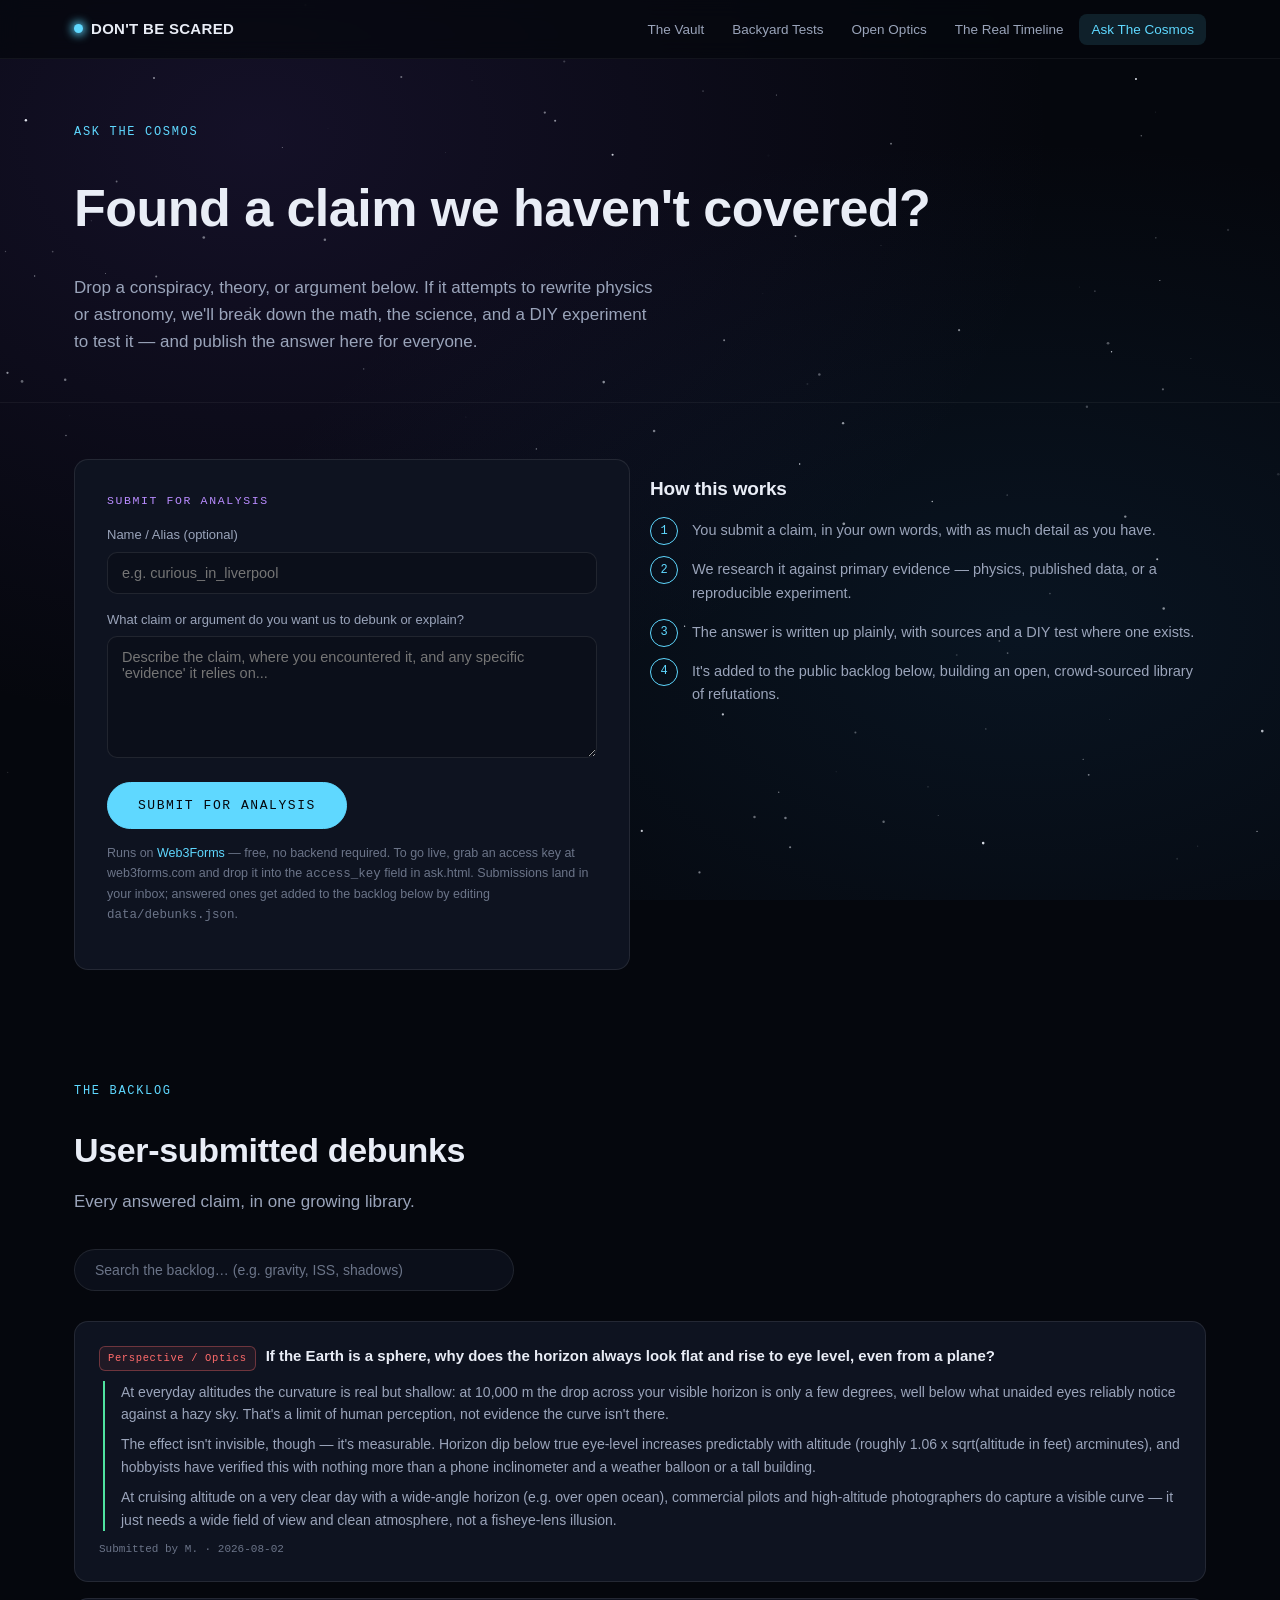
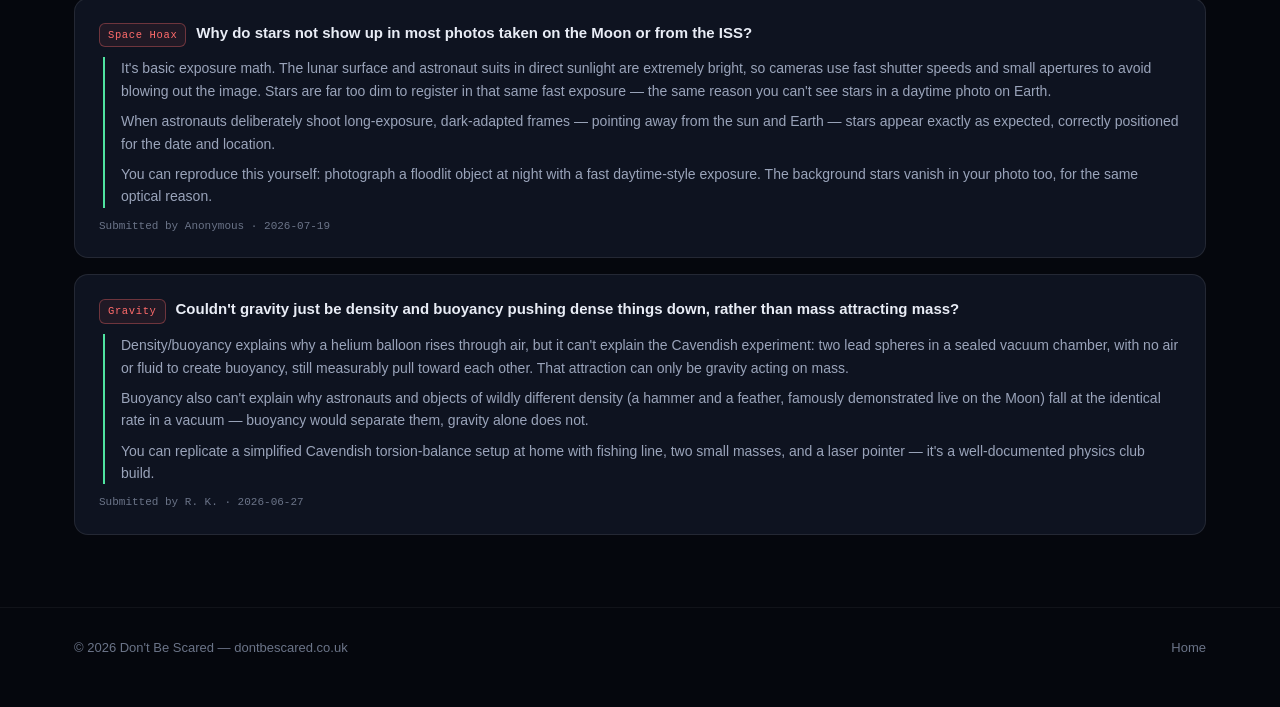
==== ask.html @ 1715d76a "Initial site build: Don't Be Scared Static six-page site (splash, Vault, Backyard Tests, Open Optics" ====
<!DOCTYPE html>
<html lang="en">
<head>
<meta charset="UTF-8" />
<meta name="viewport" content="width=device-width, initial-scale=1.0" />
<title>Ask The Cosmos — Don't Be Scared</title>
<meta name="description" content="Submit a conspiracy, theory, or claim to be broken down against the evidence, and browse the growing library of crowd-sourced debunks." />
<meta property="og:type" content="website" />
<meta property="og:url" content="https://dontbescared.co.uk/ask.html" />
<meta property="og:title" content="Ask The Cosmos — Don't Be Scared" />
<meta property="og:description" content="Submit a conspiracy, theory, or claim to be broken down against the evidence, and browse the growing library of crowd-sourced debunks." />
<meta property="og:image" content="https://dontbescared.co.uk/images/og-image.png" />
<meta name="twitter:card" content="summary_large_image" />
<meta name="twitter:title" content="Ask The Cosmos — Don't Be Scared" />
<meta name="twitter:description" content="Submit a conspiracy, theory, or claim to be broken down against the evidence, and browse the growing library of crowd-sourced debunks." />
<meta name="twitter:image" content="https://dontbescared.co.uk/images/og-image.png" />
<link rel="icon" href="data:image/svg+xml,<svg xmlns=%22http://www.w3.org/2000/svg%22 viewBox=%220 0 100 100%22><circle cx=%2250%22 cy=%2250%22 r=%2242%22 fill=%22%2305070d%22 stroke=%22%235fd8ff%22 stroke-width=%224%22/><circle cx=%2250%22 cy=%2250%22 r=%226%22 fill=%22%235fd8ff%22/></svg>" />
<link rel="stylesheet" href="css/style.css" />
</head>
<body>
<canvas id="starfield" aria-hidden="true"></canvas>

<header class="site-header">
  <nav class="nav">
    <a class="brand" href="index.html"><span class="brand-mark"></span> DON'T BE SCARED</a>
    <button class="nav-toggle" aria-label="Toggle navigation">&#9776;</button>
    <ul class="nav-links">
      <li><a href="vault.html">The Vault</a></li>
      <li><a href="backyard-tests.html">Backyard Tests</a></li>
      <li><a href="open-optics.html">Open Optics</a></li>
      <li><a href="timeline.html">The Real Timeline</a></li>
      <li><a href="ask.html">Ask The Cosmos</a></li>
    </ul>
  </nav>
</header>

<div class="page-hero">
  <div class="wrap">
    <div class="eyebrow">Ask The Cosmos</div>
    <h1>Found a claim we haven't covered?</h1>
    <p class="lede">
      Drop a conspiracy, theory, or argument below. If it attempts to
      rewrite physics or astronomy, we'll break down the math, the
      science, and a DIY experiment to test it &mdash; and publish the
      answer here for everyone.
    </p>
  </div>
</div>

<section>
  <div class="wrap">
    <div class="grid-2" style="align-items:start;">

      <div class="ask-box">
        <div class="ask-head">Submit for Analysis</div>
        <form class="ask-form" action="https://api.web3forms.com/submit" method="POST">
          <input type="hidden" name="access_key" value="YOUR_WEB3FORMS_ACCESS_KEY" />
          <input type="hidden" name="subject" value="New Ask The Cosmos submission — dontbescared.co.uk" />
          <input type="checkbox" name="botcheck" class="hidden-field" tabindex="-1" autocomplete="off" aria-hidden="true" />
          <div class="form-row">
            <label for="alias">Name / Alias (optional)</label>
            <input type="text" id="alias" name="alias" placeholder="e.g. curious_in_liverpool" autocomplete="off" />
          </div>
          <div class="form-row">
            <label for="claim">What claim or argument do you want us to debunk or explain?</label>
            <textarea id="claim" name="message" rows="6" required placeholder="Describe the claim, where you encountered it, and any specific 'evidence' it relies on..."></textarea>
          </div>
          <button type="submit" class="btn">Submit For Analysis</button>
          <p class="form-status"></p>
          <p class="form-note">
            Runs on <a href="https://web3forms.com" target="_blank" rel="noopener">Web3Forms</a> &mdash;
            free, no backend required. To go live, grab an access key at
            web3forms.com and drop it into the <code>access_key</code>
            field in ask.html. Submissions land in your inbox; answered
            ones get added to the backlog below by editing
            <code>data/debunks.json</code>.
          </p>
        </form>
      </div>

      <div>
        <h3 style="margin-bottom:10px;">How this works</h3>
        <ol class="steps-numbered">
          <li>You submit a claim, in your own words, with as much detail as you have.</li>
          <li>We research it against primary evidence &mdash; physics, published data, or a reproducible experiment.</li>
          <li>The answer is written up plainly, with sources and a DIY test where one exists.</li>
          <li>It's added to the public backlog below, building an open, crowd-sourced library of refutations.</li>
        </ol>
      </div>

    </div>
  </div>
</section>

<section>
  <div class="wrap">
    <div class="section-head">
      <div class="eyebrow">The Backlog</div>
      <h2>User-submitted debunks</h2>
      <p class="lede">Every answered claim, in one growing library.</p>
    </div>
    <div class="search-row">
      <input type="search" id="debunk-search" class="search-input" placeholder="Search the backlog… (e.g. gravity, ISS, shadows)" aria-label="Search the debunks backlog" />
    </div>
    <p id="debunk-list-status">Loading submitted claims&hellip;</p>
    <div id="debunk-list"></div>
  </div>
</section>

<footer class="site-footer">
  <div class="wrap" style="display:flex; justify-content:space-between; flex-wrap:wrap; gap:12px; width:100%;">
    <span>&copy; 2026 Don't Be Scared &mdash; dontbescared.co.uk</span>
    <span><a href="index.html">Home</a></span>
  </div>
</footer>

<script src="js/main.js"></script>
<script src="js/debunks.js"></script>
</body>
</html>
---- css/style.css ----
/* ---------- Design tokens ---------- */
:root {
  --bg: #05070d;
  --bg-elevated: #0b0f1a;
  --bg-card: #0e1320;
  --border: rgba(255, 255, 255, 0.09);
  --border-soft: rgba(255, 255, 255, 0.05);
  --text: #e9edf6;
  --text-dim: #9aa4ba;
  --text-faint: #6b7488;
  --accent: #5fd8ff;
  --accent-soft: rgba(95, 216, 255, 0.12);
  --accent-2: #b98cff;
  --myth: #ff6b6b;
  --myth-soft: rgba(255, 107, 107, 0.08);
  --fact: #4fe3a0;
  --fact-soft: rgba(79, 227, 160, 0.08);
  --radius: 14px;
  --max-w: 1180px;
  --font: -apple-system, BlinkMacSystemFont, "Segoe UI", Inter, Roboto, Helvetica, Arial, sans-serif;
  --mono: ui-monospace, "SF Mono", Menlo, Consolas, "Liberation Mono", monospace;
}

* { box-sizing: border-box; }
html { scroll-behavior: smooth; }

body {
  margin: 0;
  background: var(--bg);
  color: var(--text);
  font-family: var(--font);
  line-height: 1.6;
  -webkit-font-smoothing: antialiased;
}

img, canvas { max-width: 100%; display: block; }

a { color: var(--accent); text-decoration: none; }
a:hover { text-decoration: underline; }

.wrap {
  max-width: var(--max-w);
  margin: 0 auto;
  padding: 0 24px;
}

.eyebrow {
  font-family: var(--mono);
  font-size: 12px;
  letter-spacing: 0.14em;
  text-transform: uppercase;
  color: var(--accent);
}

h1, h2, h3, h4 { line-height: 1.2; font-weight: 650; letter-spacing: -0.01em; }
h1 { font-size: clamp(32px, 5vw, 52px); }
h2 { font-size: clamp(24px, 3.4vw, 34px); margin-bottom: 6px; }
h3 { font-size: 19px; }
p { color: var(--text-dim); }

.lede {
  color: var(--text-dim);
  font-size: 17px;
  max-width: 62ch;
}

/* ---------- Starfield canvas ---------- */
#starfield {
  position: fixed;
  inset: 0;
  width: 100%;
  height: 100%;
  z-index: -2;
  background:
    radial-gradient(ellipse at 20% 15%, rgba(90, 60, 160, 0.18), transparent 55%),
    radial-gradient(ellipse at 80% 70%, rgba(30, 90, 140, 0.16), transparent 55%),
    var(--bg);
}

/* ---------- Nav ---------- */
.site-header {
  position: sticky;
  top: 0;
  z-index: 40;
  backdrop-filter: blur(10px);
  background: rgba(5, 7, 13, 0.72);
  border-bottom: 1px solid var(--border-soft);
}

.nav {
  display: flex;
  align-items: center;
  justify-content: space-between;
  padding: 16px 24px;
  max-width: var(--max-w);
  margin: 0 auto;
}

.brand {
  font-weight: 700;
  font-size: 15px;
  letter-spacing: 0.02em;
  color: var(--text);
  display: flex;
  align-items: center;
  gap: 8px;
}
.brand:hover { text-decoration: none; }
.brand-mark {
  width: 9px; height: 9px; border-radius: 50%;
  background: var(--accent);
  box-shadow: 0 0 10px 2px var(--accent);
}

.nav-links {
  display: flex;
  gap: 4px;
  align-items: center;
  list-style: none;
  margin: 0;
  padding: 0;
}

.nav-links a {
  color: var(--text-dim);
  font-size: 13.5px;
  padding: 8px 12px;
  border-radius: 8px;
  transition: color .15s, background .15s;
}
.nav-links a:hover { color: var(--text); background: var(--bg-elevated); text-decoration: none; }
.nav-links a.active { color: var(--accent); background: var(--accent-soft); }

.nav-toggle {
  display: none;
  background: none;
  border: 1px solid var(--border);
  color: var(--text);
  border-radius: 8px;
  width: 38px; height: 38px;
  font-size: 16px;
  cursor: pointer;
}

@media (max-width: 880px) {
  .nav-toggle { display: block; }
  .nav-links {
    position: absolute;
    top: 100%; left: 0; right: 0;
    flex-direction: column;
    align-items: stretch;
    background: var(--bg-elevated);
    border-bottom: 1px solid var(--border);
    padding: 8px;
    display: none;
  }
  .nav-links.open { display: flex; }
  .nav-links a { padding: 12px 14px; }
}

/* ---------- Splash ---------- */
.splash {
  min-height: 100vh;
  display: flex;
  flex-direction: column;
  align-items: center;
  justify-content: center;
  text-align: center;
  padding: 40px 24px;
  position: relative;
}

.splash-mark {
  font-family: var(--mono);
  font-size: 12px;
  letter-spacing: 0.22em;
  text-transform: uppercase;
  color: var(--text-faint);
  margin-bottom: 22px;
}

.splash h1 {
  max-width: 15ch;
  margin: 0 0 22px;
  background: linear-gradient(135deg, #ffffff 20%, var(--accent) 65%, var(--accent-2) 100%);
  -webkit-background-clip: text;
  background-clip: text;
  color: transparent;
}

.splash p.statement {
  max-width: 58ch;
  font-size: clamp(15px, 2vw, 18px);
  color: var(--text-dim);
  margin-bottom: 40px;
}

.btn {
  display: inline-flex;
  align-items: center;
  gap: 10px;
  font-family: var(--mono);
  font-size: 13px;
  letter-spacing: 0.12em;
  text-transform: uppercase;
  padding: 15px 30px;
  border-radius: 999px;
  border: 1px solid var(--accent);
  color: var(--bg);
  background: var(--accent);
  cursor: pointer;
  transition: transform .15s, box-shadow .15s, background .15s;
  box-shadow: 0 0 0 0 rgba(95,216,255,0);
}
.btn:hover {
  text-decoration: none;
  transform: translateY(-1px);
  box-shadow: 0 8px 30px -8px rgba(95,216,255,0.55);
}

.btn-outline {
  background: transparent;
  color: var(--text);
  border: 1px solid var(--border);
}
.btn-outline:hover { border-color: var(--accent); color: var(--accent); box-shadow: 0 8px 24px -12px rgba(95,216,255,0.35); }

.splash-scroll {
  position: absolute;
  bottom: 28px;
  font-family: var(--mono);
  font-size: 11px;
  color: var(--text-faint);
  letter-spacing: 0.1em;
  animation: bob 2.4s ease-in-out infinite;
}
@keyframes bob { 0%,100% { transform: translateY(0);} 50% { transform: translateY(6px);} }

/* ---------- Warp launch transition ---------- */
.splash-mark, .splash h1, .splash p.statement, .splash-scroll, .splash .btn {
  transition: opacity .5s ease, transform .5s ease;
}
.splash.warping .splash-mark,
.splash.warping h1,
.splash.warping p.statement,
.splash.warping .splash-scroll {
  opacity: 0;
  transform: scale(0.94);
}
.splash.warping .btn {
  opacity: 0;
  transform: scale(1.5);
  pointer-events: none;
  transition: opacity .35s ease, transform .6s ease;
}

/* ---------- Page hero ---------- */
.page-hero {
  padding: 64px 0 30px;
  border-bottom: 1px solid var(--border-soft);
}

/* ---------- Sections ---------- */
section { padding: 56px 0; }
section.tight { padding: 32px 0; }
.section-head { margin-bottom: 34px; }

/* ---------- Myth vs Fact card ---------- */
.myth-card {
  border: 1px solid var(--border);
  border-radius: var(--radius);
  overflow: hidden;
  margin-bottom: 26px;
  background: var(--bg-card);
}

.myth-card-grid {
  display: grid;
  grid-template-columns: 1fr 1fr;
}
@media (max-width: 760px) {
  .myth-card-grid { grid-template-columns: 1fr; }
}

.myth-panel, .fact-panel {
  padding: 24px 26px;
}
.myth-panel {
  background: var(--myth-soft);
  border-right: 1px solid var(--border);
}
@media (max-width: 760px) {
  .myth-panel { border-right: none; border-bottom: 1px solid var(--border); }
}
.fact-panel { background: var(--fact-soft); }

.panel-label {
  font-family: var(--mono);
  font-size: 11px;
  letter-spacing: 0.14em;
  text-transform: uppercase;
  margin-bottom: 12px;
  display: flex;
  align-items: center;
  gap: 8px;
}
.myth-panel .panel-label { color: var(--myth); }
.fact-panel .panel-label { color: var(--fact); }

.myth-claim {
  font-size: 17px;
  font-weight: 600;
  color: var(--text);
  margin: 0;
}

.fact-panel ul {
  margin: 0;
  padding-left: 18px;
  color: var(--text-dim);
}
.fact-panel li { margin-bottom: 8px; font-size: 14.5px; }
.fact-panel li:last-child { margin-bottom: 0; }

.myth-card-footer {
  padding: 14px 26px;
  border-top: 1px solid var(--border);
  background: var(--bg-elevated);
  font-family: var(--mono);
  font-size: 12.5px;
  letter-spacing: 0.03em;
}
.myth-card-footer a { font-weight: 600; }

.topic-title {
  display: flex;
  align-items: baseline;
  gap: 10px;
  margin-bottom: 16px;
}
.topic-title .idx {
  font-family: var(--mono);
  color: var(--accent);
  font-size: 14px;
}

/* ---------- Generic card grid ---------- */
.grid-2 { display: grid; grid-template-columns: 1fr 1fr; gap: 20px; }
.grid-3 { display: grid; grid-template-columns: repeat(3, 1fr); gap: 20px; }
@media (max-width: 900px) { .grid-2, .grid-3 { grid-template-columns: 1fr; } }

.card {
  border: 1px solid var(--border);
  background: var(--bg-card);
  border-radius: var(--radius);
  padding: 26px;
}

/* ---------- Experiment card (Backyard Tests) ---------- */
.exp-card {
  border: 1px solid var(--border);
  background: var(--bg-card);
  border-radius: var(--radius);
  padding: 30px;
  margin-bottom: 24px;
  scroll-margin-top: 90px;
}
.exp-meta {
  display: flex;
  flex-wrap: wrap;
  gap: 10px;
  margin: 14px 0 20px;
}
.chip {
  font-family: var(--mono);
  font-size: 11.5px;
  letter-spacing: 0.04em;
  padding: 6px 11px;
  border-radius: 999px;
  border: 1px solid var(--border);
  color: var(--text-dim);
  background: var(--bg-elevated);
}
.exp-steps {
  margin: 0;
  padding-left: 20px;
  color: var(--text-dim);
}
.exp-steps li { margin-bottom: 10px; }
.exp-proof {
  margin-top: 18px;
  padding: 16px 18px;
  border-left: 3px solid var(--fact);
  background: var(--fact-soft);
  border-radius: 0 10px 10px 0;
  font-size: 14.5px;
  color: var(--text);
}

/* ---------- Timeline ---------- */
.timeline {
  position: relative;
  margin-left: 10px;
  padding-left: 34px;
  border-left: 2px solid var(--border);
}
.tl-item {
  position: relative;
  padding-bottom: 34px;
}
.tl-item:last-child { padding-bottom: 0; }
.tl-item::before {
  content: "";
  position: absolute;
  left: -41px;
  top: 4px;
  width: 12px; height: 12px;
  border-radius: 50%;
  background: var(--bg);
  border: 2px solid var(--accent);
}
.tl-era {
  font-family: var(--mono);
  font-size: 12px;
  letter-spacing: 0.08em;
  color: var(--accent);
  text-transform: uppercase;
  margin-bottom: 4px;
}
.tl-item h3 { margin: 0 0 6px; }
.tl-item p { margin: 0; font-size: 14.5px; }

/* ---------- Optics guide ---------- */
.tier-table {
  width: 100%;
  border-collapse: collapse;
  margin-top: 10px;
  font-size: 14.5px;
}
.tier-table th, .tier-table td {
  text-align: left;
  padding: 12px 14px;
  border-bottom: 1px solid var(--border-soft);
}
.tier-table th {
  font-family: var(--mono);
  font-size: 11.5px;
  letter-spacing: 0.08em;
  text-transform: uppercase;
  color: var(--text-faint);
}
.tier-table td { color: var(--text-dim); }
.tier-table td:first-child, .tier-table th:first-child { color: var(--text); font-weight: 600; }

.steps-numbered {
  list-style: none;
  counter-reset: step;
  padding: 0;
  margin: 18px 0 0;
}
.steps-numbered li {
  counter-increment: step;
  position: relative;
  padding-left: 42px;
  margin-bottom: 16px;
  color: var(--text-dim);
  font-size: 14.5px;
}
.steps-numbered li::before {
  content: counter(step);
  position: absolute;
  left: 0; top: -2px;
  width: 26px; height: 26px;
  border-radius: 50%;
  border: 1px solid var(--accent);
  color: var(--accent);
  font-family: var(--mono);
  font-size: 12px;
  display: flex; align-items: center; justify-content: center;
}

/* ---------- Ask the Cosmos form ---------- */
.ask-box {
  border: 1px solid var(--border);
  background: var(--bg-card);
  border-radius: var(--radius);
  padding: 32px;
}
.ask-box.compact { padding: 24px; }
.ask-head {
  font-family: var(--mono);
  font-size: 11.5px;
  letter-spacing: 0.14em;
  text-transform: uppercase;
  color: var(--accent-2);
  margin-bottom: 14px;
}
.hidden-field { position: absolute; left: -9999px; width: 1px; height: 1px; opacity: 0; }
.form-row { margin-bottom: 16px; }
.form-row label {
  display: block;
  font-size: 13px;
  color: var(--text-dim);
  margin-bottom: 6px;
}
.form-row input, .form-row textarea, .form-row select {
  width: 100%;
  background: var(--bg-elevated);
  border: 1px solid var(--border);
  border-radius: 10px;
  padding: 12px 14px;
  color: var(--text);
  font-family: var(--font);
  font-size: 14.5px;
  resize: vertical;
}
.form-row input:focus, .form-row textarea:focus, .form-row select:focus {
  outline: none;
  border-color: var(--accent);
  box-shadow: 0 0 0 3px rgba(95, 216, 255, 0.15);
}
.form-note { font-size: 12.5px; color: var(--text-faint); margin-top: 14px; }
.form-status { font-size: 13.5px; margin-top: 12px; display: none; }
.form-status.show { display: block; }
.form-status.ok { color: var(--fact); }
.form-status.err { color: var(--myth); }

/* ---------- Search inputs ---------- */
.search-row { margin-bottom: 30px; }
.search-input {
  width: 100%;
  max-width: 440px;
  background: var(--bg-elevated);
  border: 1px solid var(--border);
  border-radius: 999px;
  padding: 12px 20px;
  color: var(--text);
  font-family: var(--font);
  font-size: 14px;
}
.search-input::placeholder { color: var(--text-faint); }
.search-input:focus {
  outline: none;
  border-color: var(--accent);
  box-shadow: 0 0 0 3px rgba(95, 216, 255, 0.15);
}
.search-empty {
  display: none;
  color: var(--text-faint);
  font-size: 14px;
  padding: 20px 0;
}

/* ---------- Debunks backlog ---------- */
.debunk-item {
  border: 1px solid var(--border);
  border-radius: var(--radius);
  background: var(--bg-card);
  padding: 22px 24px;
  margin-bottom: 16px;
}
.debunk-q {
  display: flex;
  gap: 10px;
  align-items: flex-start;
  margin-bottom: 10px;
}
.debunk-tag {
  font-family: var(--mono);
  font-size: 10.5px;
  letter-spacing: 0.06em;
  color: var(--myth);
  border: 1px solid rgba(255,107,107,0.35);
  background: var(--myth-soft);
  padding: 3px 8px;
  border-radius: 6px;
  white-space: nowrap;
  margin-top: 2px;
}
.debunk-q p { color: var(--text); font-weight: 600; margin: 0; font-size: 15px; }
.debunk-a { padding-left: 4px; border-left: 2px solid var(--fact); margin-left: 4px; padding-left: 16px; }
.debunk-a p { margin: 0 0 8px; font-size: 14px; }
.debunk-a p:last-child { margin-bottom: 0; }
.debunk-meta { font-family: var(--mono); font-size: 11px; color: var(--text-faint); margin-top: 10px; }
#debunk-list-status { color: var(--text-faint); font-size: 13.5px; }

/* ---------- Footer CTA ---------- */
.footer-cta {
  border-top: 1px solid var(--border-soft);
  padding: 70px 0 60px;
}
.footer-cta .ask-box { max-width: 640px; margin: 0 auto; }

.site-footer {
  border-top: 1px solid var(--border-soft);
  padding: 30px 0 50px;
  color: var(--text-faint);
  font-size: 13px;
  display: flex;
  justify-content: space-between;
  flex-wrap: wrap;
  gap: 12px;
}
.site-footer a { color: var(--text-faint); }
.site-footer a:hover { color: var(--accent); }

.anchor-links { display: flex; flex-wrap: wrap; gap: 10px; margin-top: 8px; }
.anchor-links a {
  font-family: var(--mono);
  font-size: 12px;
  padding: 6px 10px;
  border: 1px solid var(--border);
  border-radius: 8px;
  color: var(--text-dim);
}
.anchor-links a:hover { color: var(--accent); border-color: var(--accent); text-decoration: none; }
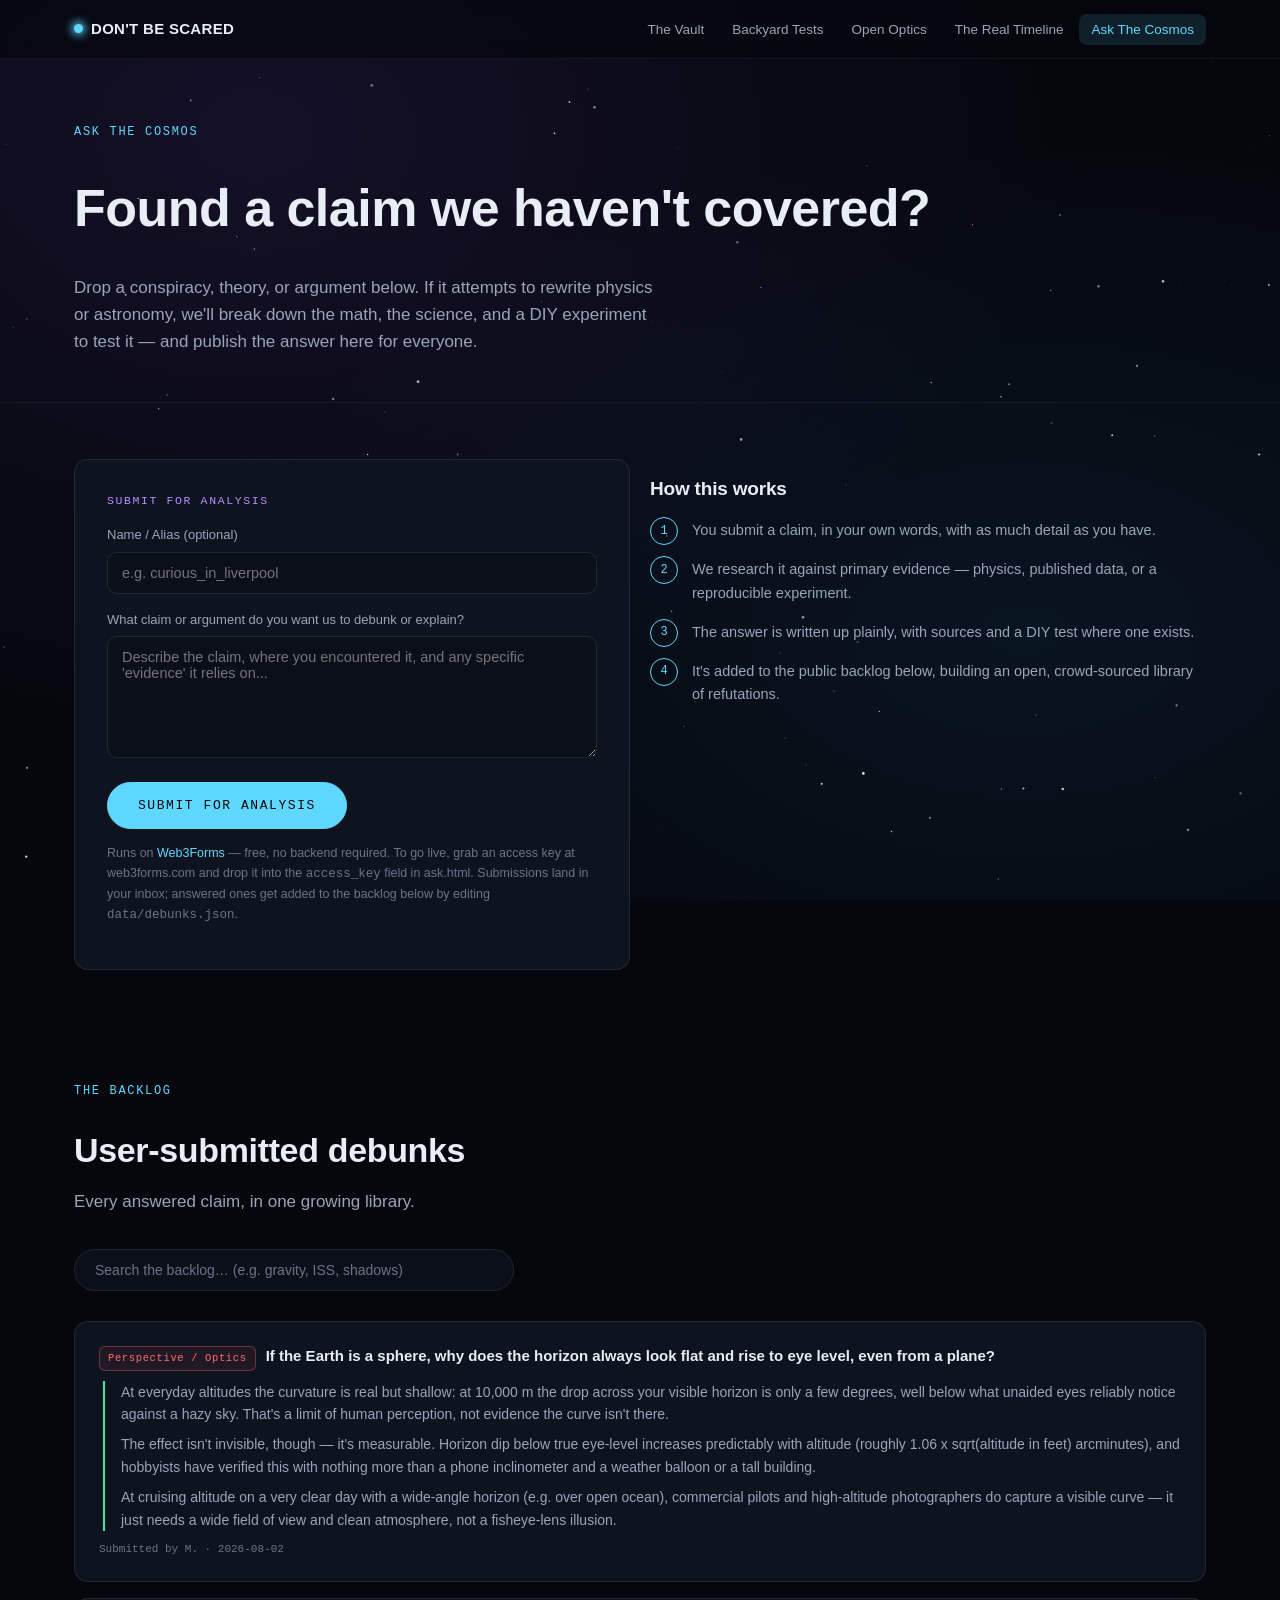
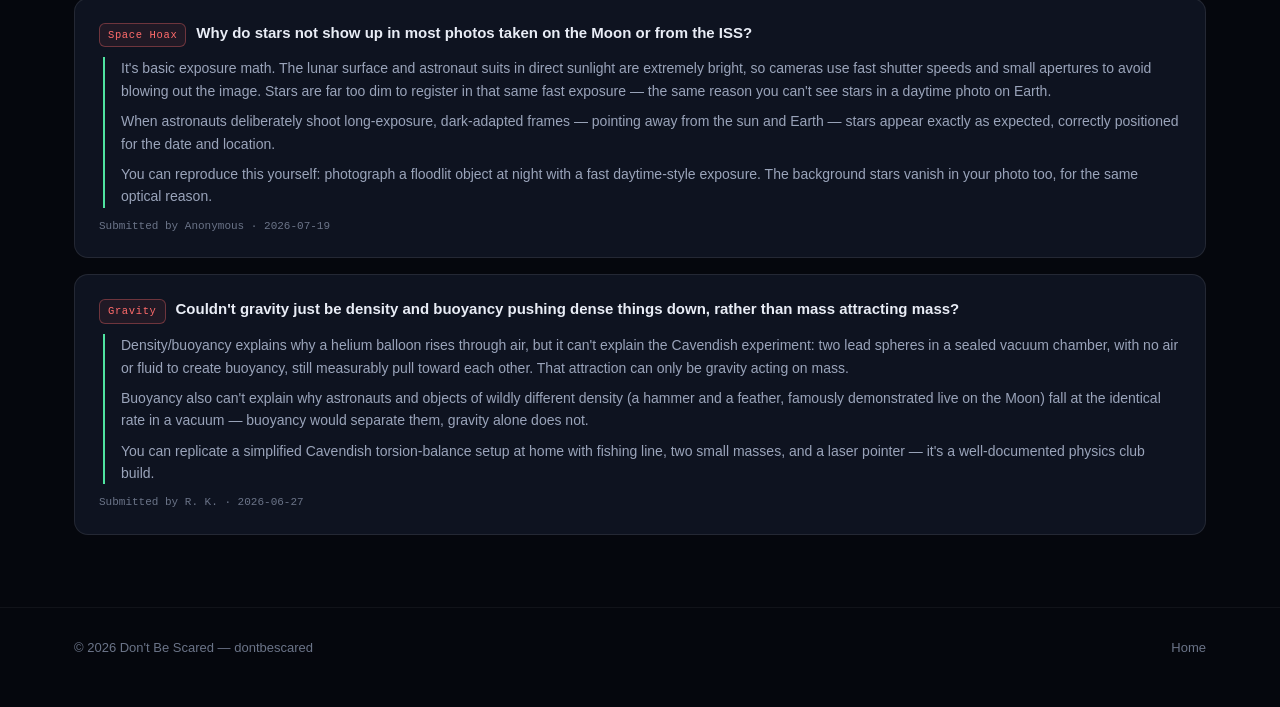
==== commit 7aebe73c: "Drop unregistered .co.uk domain from site text and links Replace dontbescared.co.uk references with " ====
--- a/ask.html
+++ b/ask.html
@@ -6,14 +6,14 @@
 <title>Ask The Cosmos — Don't Be Scared</title>
 <meta name="description" content="Submit a conspiracy, theory, or claim to be broken down against the evidence, and browse the growing library of crowd-sourced debunks." />
 <meta property="og:type" content="website" />
-<meta property="og:url" content="https://dontbescared.co.uk/ask.html" />
+<meta property="og:url" content="https://dontbescared.dontbescared-website.workers.dev/ask.html" />
 <meta property="og:title" content="Ask The Cosmos — Don't Be Scared" />
 <meta property="og:description" content="Submit a conspiracy, theory, or claim to be broken down against the evidence, and browse the growing library of crowd-sourced debunks." />
-<meta property="og:image" content="https://dontbescared.co.uk/images/og-image.png" />
+<meta property="og:image" content="https://dontbescared.dontbescared-website.workers.dev/images/og-image.png" />
 <meta name="twitter:card" content="summary_large_image" />
 <meta name="twitter:title" content="Ask The Cosmos — Don't Be Scared" />
 <meta name="twitter:description" content="Submit a conspiracy, theory, or claim to be broken down against the evidence, and browse the growing library of crowd-sourced debunks." />
-<meta name="twitter:image" content="https://dontbescared.co.uk/images/og-image.png" />
+<meta name="twitter:image" content="https://dontbescared.dontbescared-website.workers.dev/images/og-image.png" />
 <link rel="icon" href="data:image/svg+xml,<svg xmlns=%22http://www.w3.org/2000/svg%22 viewBox=%220 0 100 100%22><circle cx=%2250%22 cy=%2250%22 r=%2242%22 fill=%22%2305070d%22 stroke=%22%235fd8ff%22 stroke-width=%224%22/><circle cx=%2250%22 cy=%2250%22 r=%226%22 fill=%22%235fd8ff%22/></svg>" />
 <link rel="stylesheet" href="css/style.css" />
 </head>
@@ -55,7 +55,7 @@
         <div class="ask-head">Submit for Analysis</div>
         <form class="ask-form" action="https://api.web3forms.com/submit" method="POST">
           <input type="hidden" name="access_key" value="YOUR_WEB3FORMS_ACCESS_KEY" />
-          <input type="hidden" name="subject" value="New Ask The Cosmos submission — dontbescared.co.uk" />
+          <input type="hidden" name="subject" value="New Ask The Cosmos submission — dontbescared" />
           <input type="checkbox" name="botcheck" class="hidden-field" tabindex="-1" autocomplete="off" aria-hidden="true" />
           <div class="form-row">
             <label for="alias">Name / Alias (optional)</label>
@@ -109,7 +109,7 @@
 
 <footer class="site-footer">
   <div class="wrap" style="display:flex; justify-content:space-between; flex-wrap:wrap; gap:12px; width:100%;">
-    <span>&copy; 2026 Don't Be Scared &mdash; dontbescared.co.uk</span>
+    <span>&copy; 2026 Don't Be Scared &mdash; dontbescared</span>
     <span><a href="index.html">Home</a></span>
   </div>
 </footer>
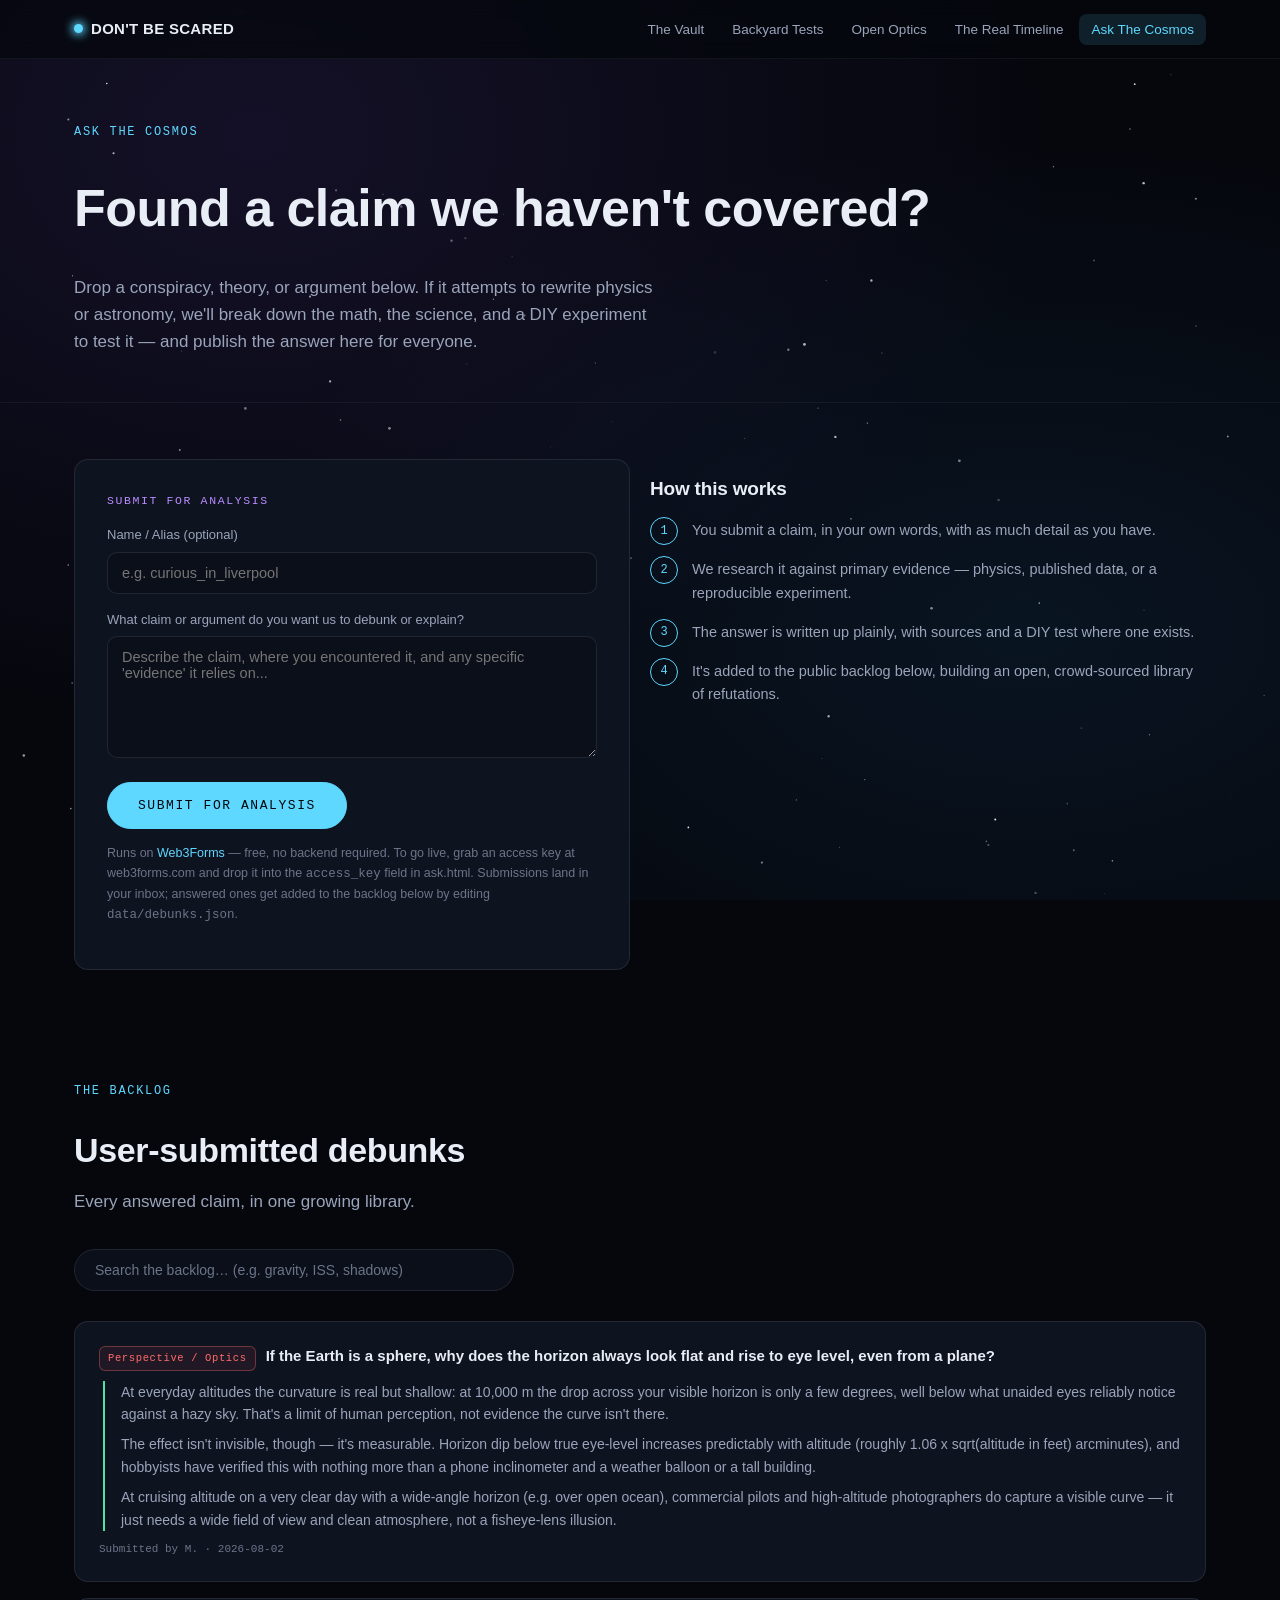
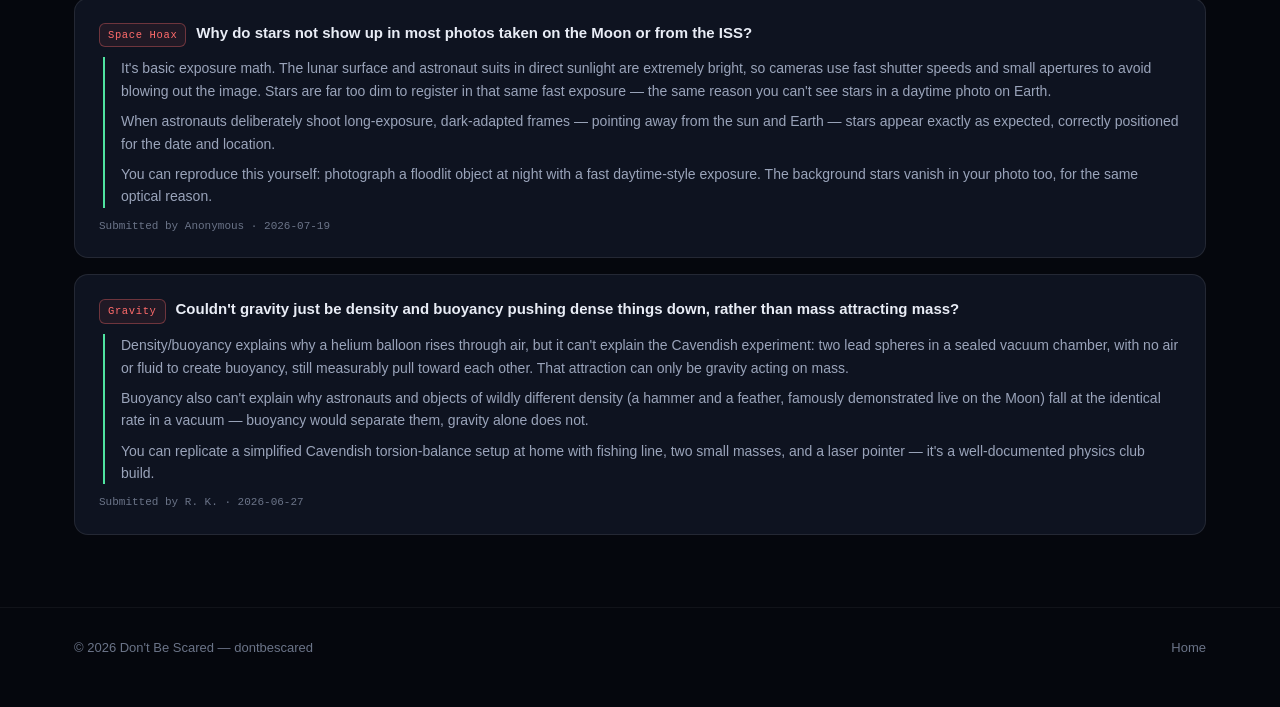
==== commit 1d0281cb: "Wire up live Web3Forms access key Ask The Cosmos submissions now email through instead of showing th" ====
--- a/ask.html
+++ b/ask.html
@@ -54,7 +54,7 @@
       <div class="ask-box">
         <div class="ask-head">Submit for Analysis</div>
         <form class="ask-form" action="https://api.web3forms.com/submit" method="POST">
-          <input type="hidden" name="access_key" value="YOUR_WEB3FORMS_ACCESS_KEY" />
+          <input type="hidden" name="access_key" value="ac97fd8f-2d9a-4eaa-84a2-c2a39773bbbc" />
           <input type="hidden" name="subject" value="New Ask The Cosmos submission — dontbescared" />
           <input type="checkbox" name="botcheck" class="hidden-field" tabindex="-1" autocomplete="off" aria-hidden="true" />
           <div class="form-row">
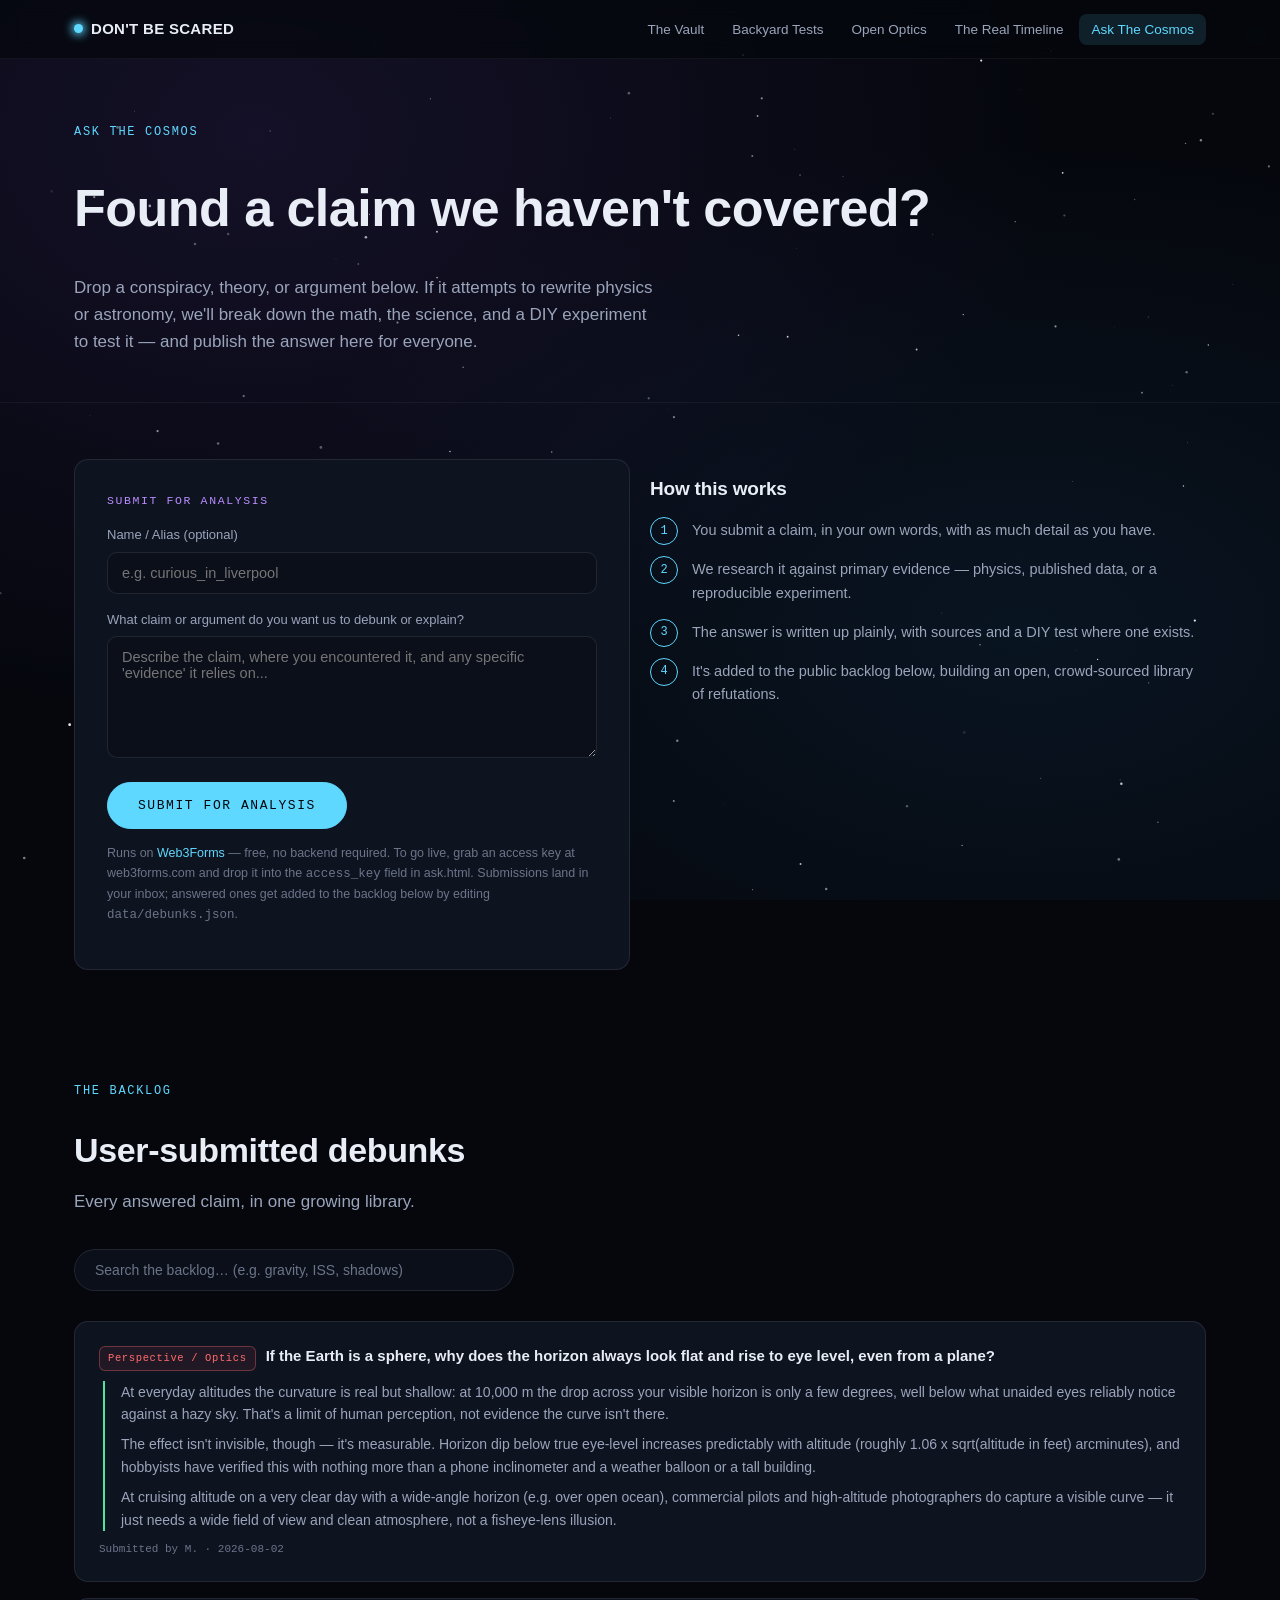
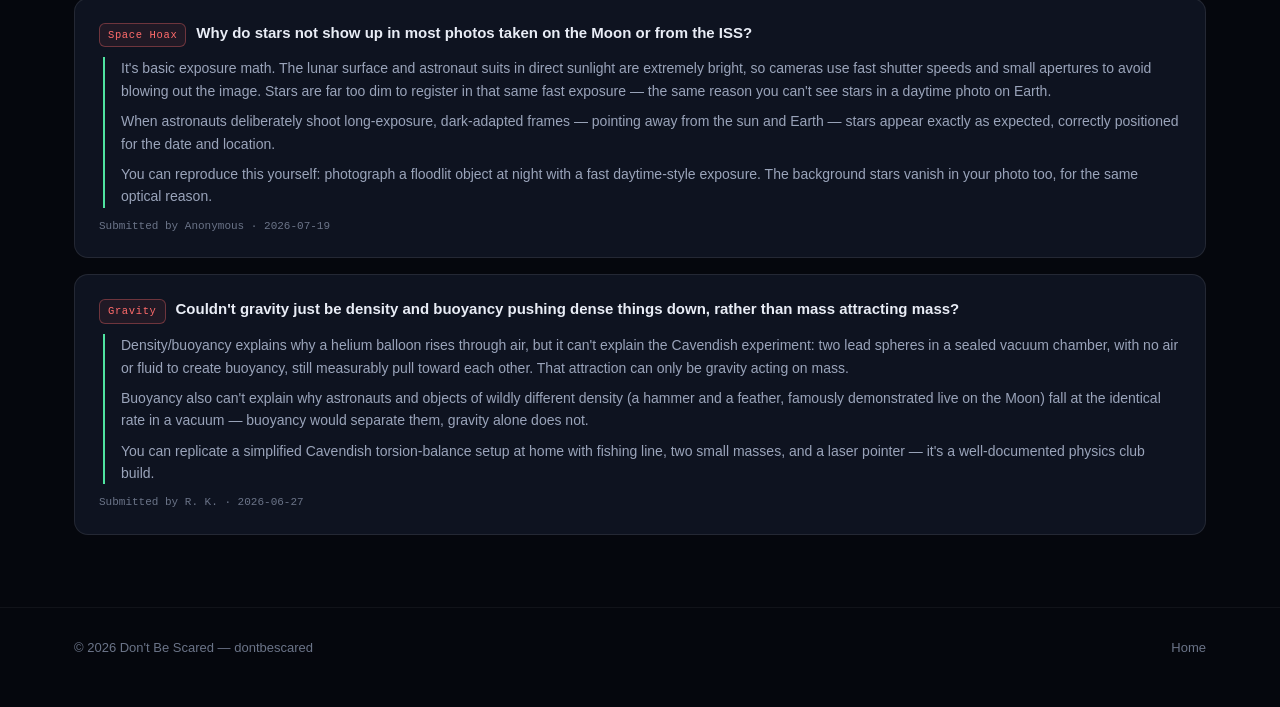
==== commit d1855911: "Add Cloudflare Web Analytics beacon Cookieless, privacy-friendly visitor stats on all six pages.  Co" ====
--- a/ask.html
+++ b/ask.html
@@ -116,5 +116,6 @@
 
 <script src="js/main.js"></script>
 <script src="js/debunks.js"></script>
+<script defer src="https://static.cloudflareinsights.com/beacon.min.js" data-cf-beacon='{"token": "571442f4a4af4cac98606122544e4e83"}'></script>
 </body>
 </html>
